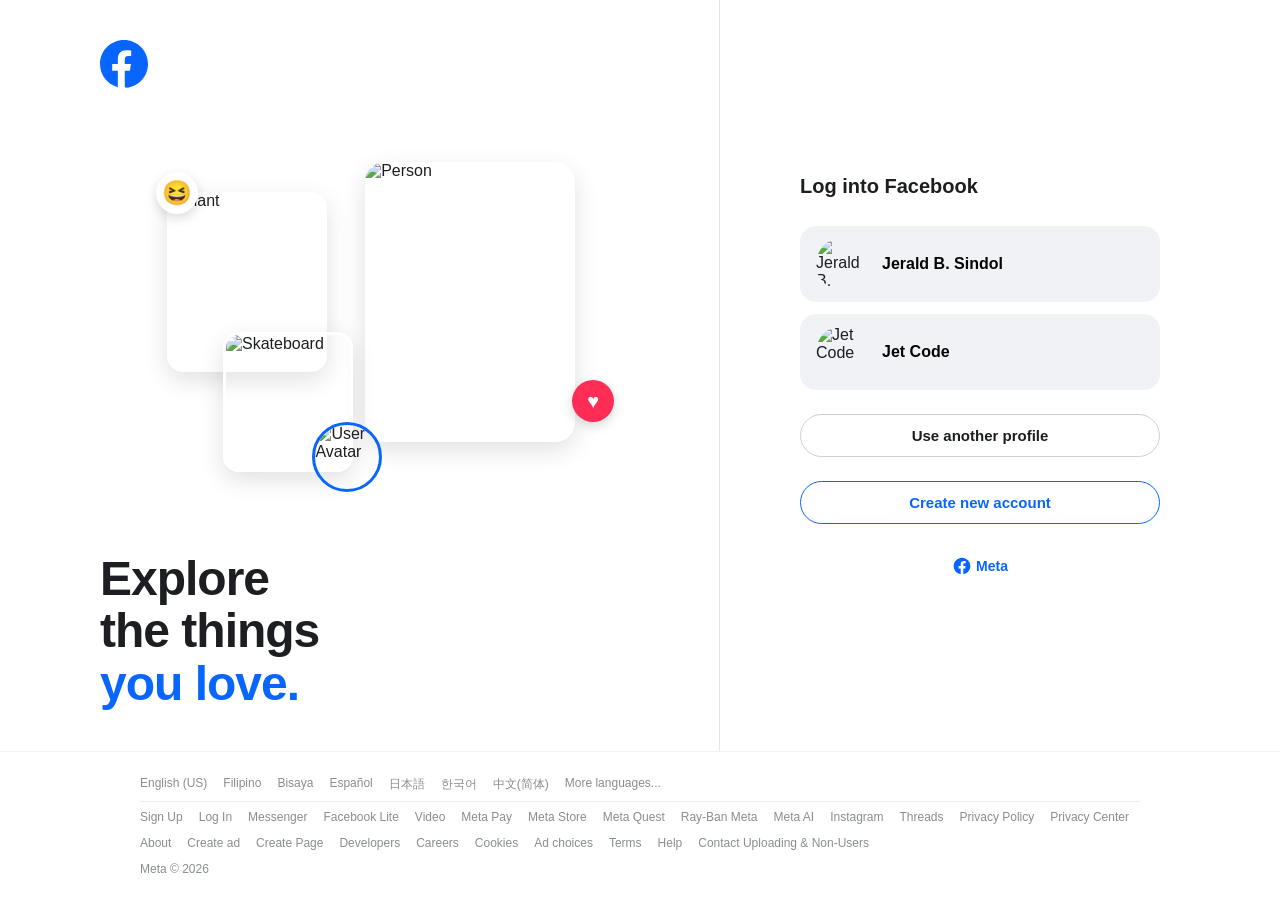
==== login-Signup.html @ 730faf03 "updating login and signup design." ====
<!doctype html>
<html lang="en">
	<head>
		<meta charset="UTF-8" />
		<meta name="viewport" content="width=device-width, initial-scale=1.0" />
		<title>JS Tutorilas - Log In or Sign Up</title>
		<!-- Lucide Icons for modern UI symbols -->
		<script src="https://unpkg.com/lucide@latest"></script>
		<style>
			* {
				box-sizing: border-box;
				margin: 0;
				padding: 0;
				font-family:
					-apple-system, BlinkMacSystemFont, "Segoe UI", Roboto, Helvetica,
					Arial, sans-serif;
			}

			body {
				background-color: #ffffff;
				color: #1c1e21;
				display: flex;
				flex-direction: column;
				min-height: 100vh;
			}

			/* Main Container Split */
			.main-container {
				display: flex;
				flex: 1;
				width: 100%;
				max-width: 1200px;
				margin: 0 auto;
			}

			/* Left Section */
			.left-section {
				flex: 1;
				padding: 40px 60px;
				display: flex;
				flex-direction: column;
				justify-content: space-between;
				border-right: 1px solid #e4e6eb;
			}

			.fb-logo {
				width: 48px;
				height: 48px;
				color: #0866ff;
			}

			/* Graphic Collage Container */
			.collage-container {
				position: relative;
				height: 320px;
				margin: 20px 0;
				display: flex;
				align-items: center;
				justify-content: center;
			}

			/* Floating visual cards to mimic the design */
			.card-photo {
				position: absolute;
				border-radius: 16px;
				object-fit: cover;
				box-shadow: 0 8px 24px rgba(0, 0, 0, 0.12);
			}

			.main-portrait {
				width: 210px;
				height: 280px;
				right: 15%;
				top: 0;
				z-index: 2;
				border-radius: 20px;
			}

			.sub-plant {
				width: 160px;
				height: 180px;
				left: 12%;
				top: 30px;
				z-index: 1;
			}

			.sub-skate {
				width: 130px;
				height: 140px;
				left: 22%;
				bottom: 10px;
				z-index: 3;
				border: 3px solid #fff;
			}

			/* Badges / Emojis */
			.badge-emoji {
				position: absolute;
				width: 42px;
				height: 42px;
				background: #fff;
				border-radius: 50%;
				display: flex;
				align-items: center;
				justify-content: center;
				box-shadow: 0 4px 12px rgba(0, 0, 0, 0.15);
				z-index: 4;
			}

			.badge-laugh {
				top: 10px;
				left: 10%;
				font-size: 24px;
			}
			.badge-heart {
				right: 8%;
				bottom: 60px;
				background: #ff2d55;
				color: white;
				font-size: 20px;
			}

			.avatar-circle {
				position: absolute;
				bottom: -10px;
				left: 38%;
				width: 70px;
				height: 70px;
				border-radius: 50%;
				border: 3px solid #0866ff;
				z-index: 5;
				overflow: hidden;
			}

			.avatar-circle img {
				width: 100%;
				height: 100%;
				object-fit: cover;
			}

			/* Tagline Headline */
			.headline {
				font-size: 48px;
				font-weight: 800;
				line-height: 1.1;
				letter-spacing: -1px;
			}

			.headline .blue-text {
				color: #0866ff;
			}

			/* Right Section */
			.right-section {
				flex: 1;
				padding: 60px 80px;
				display: flex;
				flex-direction: column;
				justify-content: center;
				max-width: 520px;
				margin: 0 auto;
			}

			.login-header {
				display: flex;
				justify-content: space-between;
				align-items: center;
				margin-bottom: 28px;
			}

			.login-header h2 {
				font-size: 20px;
				font-weight: 600;
				color: #1c1e21;
			}

			.gear-icon {
				cursor: pointer;
				color: #1c1e21;
			}

			/* Account Selection Cards */
			.account-card {
				display: flex;
				align-items: center;
				justify-content: space-between;
				padding: 12px 16px;
				background-color: #f0f2f5;
				border-radius: 16px;
				margin-bottom: 12px;
				cursor: pointer;
				transition: background-color 0.2s ease;
			}

			.account-card:hover {
				background-color: #e4e6eb;
			}

			.account-info {
				display: flex;
				align-items: center;
				gap: 14px;
			}

			.profile-img {
				width: 52px;
				height: 52px;
				border-radius: 50%;
				object-fit: cover;
			}

			.account-name {
				font-size: 16px;
				font-weight: 600;
				color: #050505;
			}

			.arrow-icon {
				color: #65676b;
				width: 20px;
				height: 20px;
			}

			/* Action Buttons */
			.btn {
				width: 100%;
				padding: 12px 16px;
				border-radius: 24px;
				font-size: 15px;
				font-weight: 600;
				cursor: pointer;
				text-align: center;
				background: #ffffff;
				transition:
					background-color 0.2s,
					border-color 0.2s;
				margin-top: 12px;
			}

			.btn-secondary {
				border: 1px solid #ccd0d5;
				color: #1c1e21;
			}

			.btn-secondary:hover {
				background-color: #f5f6f7;
			}

			.btn-primary-outline {
				border: 1px solid #0866ff;
				color: #0866ff;
				margin-top: 24px;
			}

			.btn-primary-outline:hover {
				background-color: #f0f6ff;
			}

			.meta-logo-container {
				display: flex;
				justify-content: center;
				align-items: center;
				margin-top: 32px;
				gap: 4px;
				color: #0866ff;
				font-weight: 700;
				font-size: 14px;
			}

			/* Footer Styling */
			footer {
				padding: 24px 40px;
				background-color: #ffffff;
				border-top: 1px solid #f0f2f5;
				font-size: 12px;
				color: #8a8d91;
			}

			.footer-content {
				max-width: 1000px;
				margin: 0 auto;
			}

			.footer-links {
				display: flex;
				flex-wrap: wrap;
				gap: 12px 16px;
				list-style: none;
				margin-bottom: 8px;
			}

			.footer-links a {
				color: #8a8d91;
				text-decoration: none;
			}

			.footer-links a:hover {
				text-decoration: underline;
			}

			.copyright {
				margin-top: 12px;
			}

			/* Responsive adjustments */
			@media (max-width: 900px) {
				.main-container {
					flex-direction: column;
				}
				.left-section {
					border-right: none;
					border-bottom: 1px solid #e4e6eb;
					padding: 30px;
				}
				.right-section {
					padding: 40px 20px;
					width: 100%;
				}
			}
		</style>
	</head>
	<body>
		<div class="main-container">
			<!-- Left Hero Section -->
			<div class="left-section">
				<div>
					<svg class="fb-logo" viewBox="0 0 36 36" fill="currentColor">
						<path
							d="M20.181 35.87C29.094 34.741 36 27.16 36 18c0-9.941-8.059-18-18-18S0 8.059 0 18c0 8.332 5.672 15.34 13.381 17.35v-12.27h-4.22v-5.08h4.22v-3.87c0-4.168 2.48-6.47 6.281-6.47 1.82 0 3.722.325 3.722.325v4.09h-2.1c-2.066 0-2.71 1.282-2.71 2.597v3.328h4.61l-.737 5.08h-3.873v12.27z" />
					</svg>
				</div>

				<!-- Graphic Visual Collage -->
				<div class="collage-container">
					<div class="badge-emoji badge-laugh">😆</div>

					<img
						class="card-photo sub-plant"
						src="https://images.unsplash.com/photo-1485955900006-10f4d324d411?auto=format&fit=crop&w=300&q=80"
						alt="Plant" />
					<img
						class="card-photo main-portrait"
						src="https://images.unsplash.com/photo-1534528741775-53994a69daeb?auto=format&fit=crop&w=400&q=80"
						alt="Person" />
					<img
						class="card-photo sub-skate"
						src="https://images.unsplash.com/photo-1520045892732-304bc3ac5d8e?auto=format&fit=crop&w=300&q=80"
						alt="Skateboard" />

					<div class="badge-emoji badge-heart">♥</div>
					<div class="avatar-circle">
						<img
							src="https://images.unsplash.com/photo-1507003211169-0a1dd7228f2d?auto=format&fit=crop&w=150&q=80"
							alt="User Avatar" />
					</div>
				</div>

				<h1 class="headline">
					Explore<br />
					the things<br />
					<span class="blue-text">you love.</span>
				</h1>
			</div>

			<!-- Right Login Selection Section -->
			<div class="right-section">
				<div class="login-header">
					<h2>Log into Facebook</h2>
					<i data-lucide="settings" class="gear-icon"></i>
				</div>

				<!-- User Account Cards -->
				<div class="account-card" onclick="selectAccount('Jerald B. Sindol')">
					<div class="account-info">
						<img
							class="profile-img"
							src="https://images.unsplash.com/photo-1535713875002-d1d0cf377fde?auto=format&fit=crop&w=150&q=80"
							alt="Jerald B. Sindol" />
						<span class="account-name">Jerald B. Sindol</span>
					</div>
					<i data-lucide="chevron-right" class="arrow-icon"></i>
				</div>

				<div class="account-card" onclick="selectAccount('Jet Code')">
					<div class="account-info">
						<img
							class="profile-img"
							src="https://images.unsplash.com/photo-1618005182384-a83a8bd57fbe?auto=format&fit=crop&w=150&q=80"
							alt="Jet Code" />
						<span class="account-name">Jet Code</span>
					</div>
					<i data-lucide="chevron-right" class="arrow-icon"></i>
				</div>

				<!-- Action Buttons -->
				<button
					class="btn btn-secondary"
					onclick="alert('Redirecting to login form...')">
					Use another profile
				</button>
				<button
					class="btn btn-primary-outline"
					onclick="alert('Redirecting to registration...')">
					Create new account
				</button>

				<!-- Meta Footer Brand -->
				<div class="meta-logo-container">
					<svg width="20" height="20" viewBox="0 0 24 24" fill="#0866ff">
						<path
							d="M12 2C6.477 2 2 6.477 2 12c0 4.991 3.657 9.128 8.438 9.878v-6.987h-2.54V12h2.54V9.797c0-2.506 1.492-3.89 3.777-3.89 1.094 0 2.238.195 2.238.195v2.46h-1.26c-1.243 0-1.63.771-1.63 1.562V12h2.773l-.443 2.89h-2.33v6.988C18.343 21.129 22 16.99 22 12c0-5.523-4.477-10-10-10z" />
					</svg>
					<span>Meta</span>
				</div>
			</div>
		</div>

		<!-- Footer Links Section -->
		<footer>
			<div class="footer-content">
				<ul class="footer-links">
					<li><a href="#">English (US)</a></li>
					<li><a href="#">Filipino</a></li>
					<li><a href="#">Bisaya</a></li>
					<li><a href="#">Español</a></li>
					<li><a href="#">日本語</a></li>
					<li><a href="#">한국어</a></li>
					<li><a href="#">中文(简体)</a></li>
					<li><a href="#">More languages...</a></li>
				</ul>
				<div style="border-top: 1px solid #ebedf0; margin: 8px 0"></div>
				<ul class="footer-links">
					<li><a href="#">Sign Up</a></li>
					<li><a href="#">Log In</a></li>
					<li><a href="#">Messenger</a></li>
					<li><a href="#">Facebook Lite</a></li>
					<li><a href="#">Video</a></li>
					<li><a href="#">Meta Pay</a></li>
					<li><a href="#">Meta Store</a></li>
					<li><a href="#">Meta Quest</a></li>
					<li><a href="#">Ray-Ban Meta</a></li>
					<li><a href="#">Meta AI</a></li>
					<li><a href="#">Instagram</a></li>
					<li><a href="#">Threads</a></li>
					<li><a href="#">Privacy Policy</a></li>
					<li><a href="#">Privacy Center</a></li>
					<li><a href="#">About</a></li>
					<li><a href="#">Create ad</a></li>
					<li><a href="#">Create Page</a></li>
					<li><a href="#">Developers</a></li>
					<li><a href="#">Careers</a></li>
					<li><a href="#">Cookies</a></li>
					<li><a href="#">Ad choices</a></li>
					<li><a href="#">Terms</a></li>
					<li><a href="#">Help</a></li>
					<li><a href="#">Contact Uploading & Non-Users</a></li>
				</ul>
				<div class="copyright">Meta © 2026</div>
			</div>
		</footer>

		<!-- Initialize Lucide Icons -->
		<script>
			lucide.createIcons();

			function selectAccount(name) {
				alert("Logging in as " + name);
			}
		</script>
	</body>
</html>
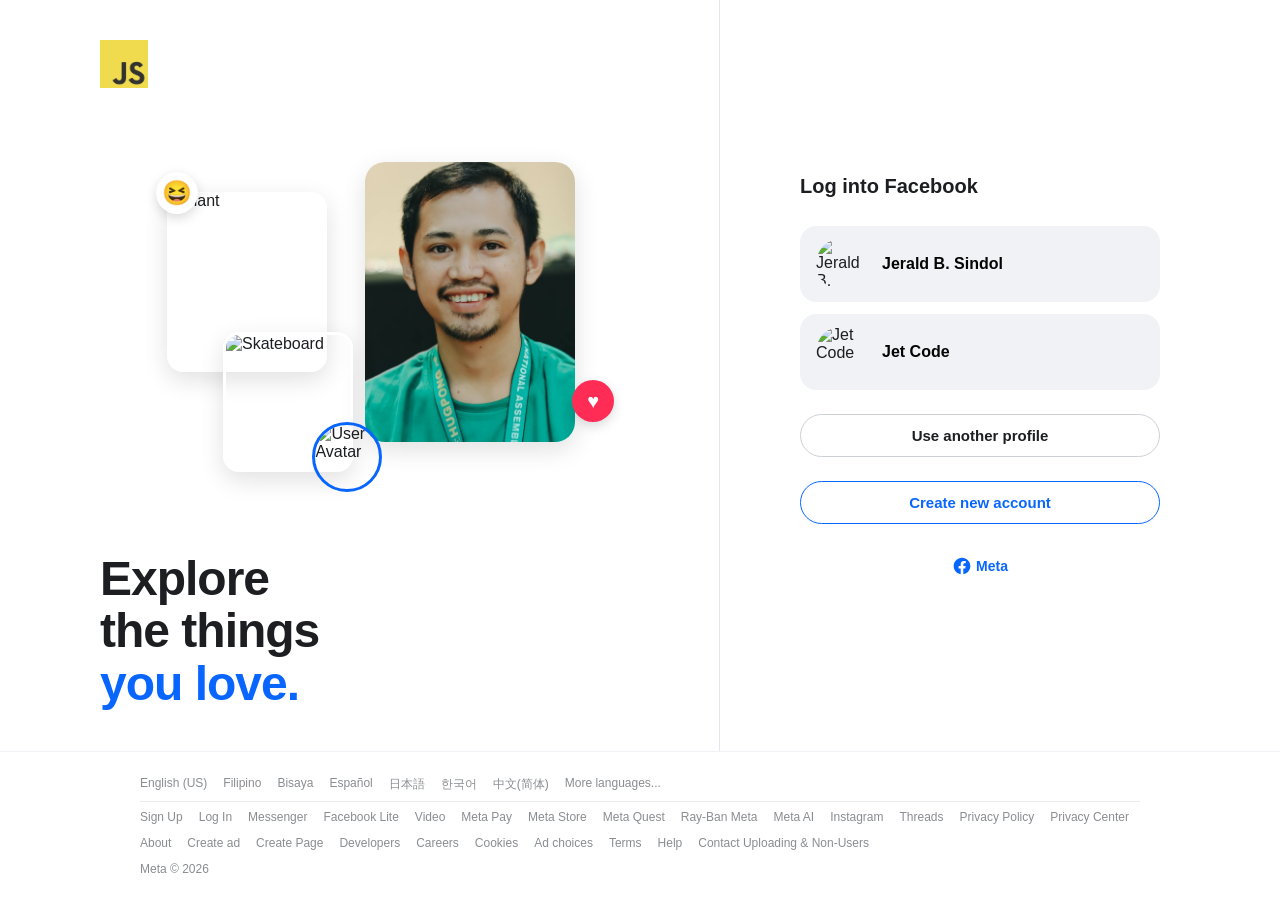
==== commit 6b0a06ff: "Added quiz number four to the second unit of chapter one of the JavaScript Exercises." ====
--- a/login-Signup.html
+++ b/login-Signup.html
@@ -324,10 +324,7 @@
 			<!-- Left Hero Section -->
 			<div class="left-section">
 				<div>
-					<svg class="fb-logo" viewBox="0 0 36 36" fill="currentColor">
-						<path
-							d="M20.181 35.87C29.094 34.741 36 27.16 36 18c0-9.941-8.059-18-18-18S0 8.059 0 18c0 8.332 5.672 15.34 13.381 17.35v-12.27h-4.22v-5.08h4.22v-3.87c0-4.168 2.48-6.47 6.281-6.47 1.82 0 3.722.325 3.722.325v4.09h-2.1c-2.066 0-2.71 1.282-2.71 2.597v3.328h4.61l-.737 5.08h-3.873v12.27z" />
-					</svg>
+					<img class="fb-logo" src="JSlogo.png" alt="Facebook Logo" />
 				</div>
 
 				<!-- Graphic Visual Collage -->
@@ -340,7 +337,7 @@
 						alt="Plant" />
 					<img
 						class="card-photo main-portrait"
-						src="https://images.unsplash.com/photo-1534528741775-53994a69daeb?auto=format&fit=crop&w=400&q=80"
+						src="profile.jpg"
 						alt="Person" />
 					<img
 						class="card-photo sub-skate"
